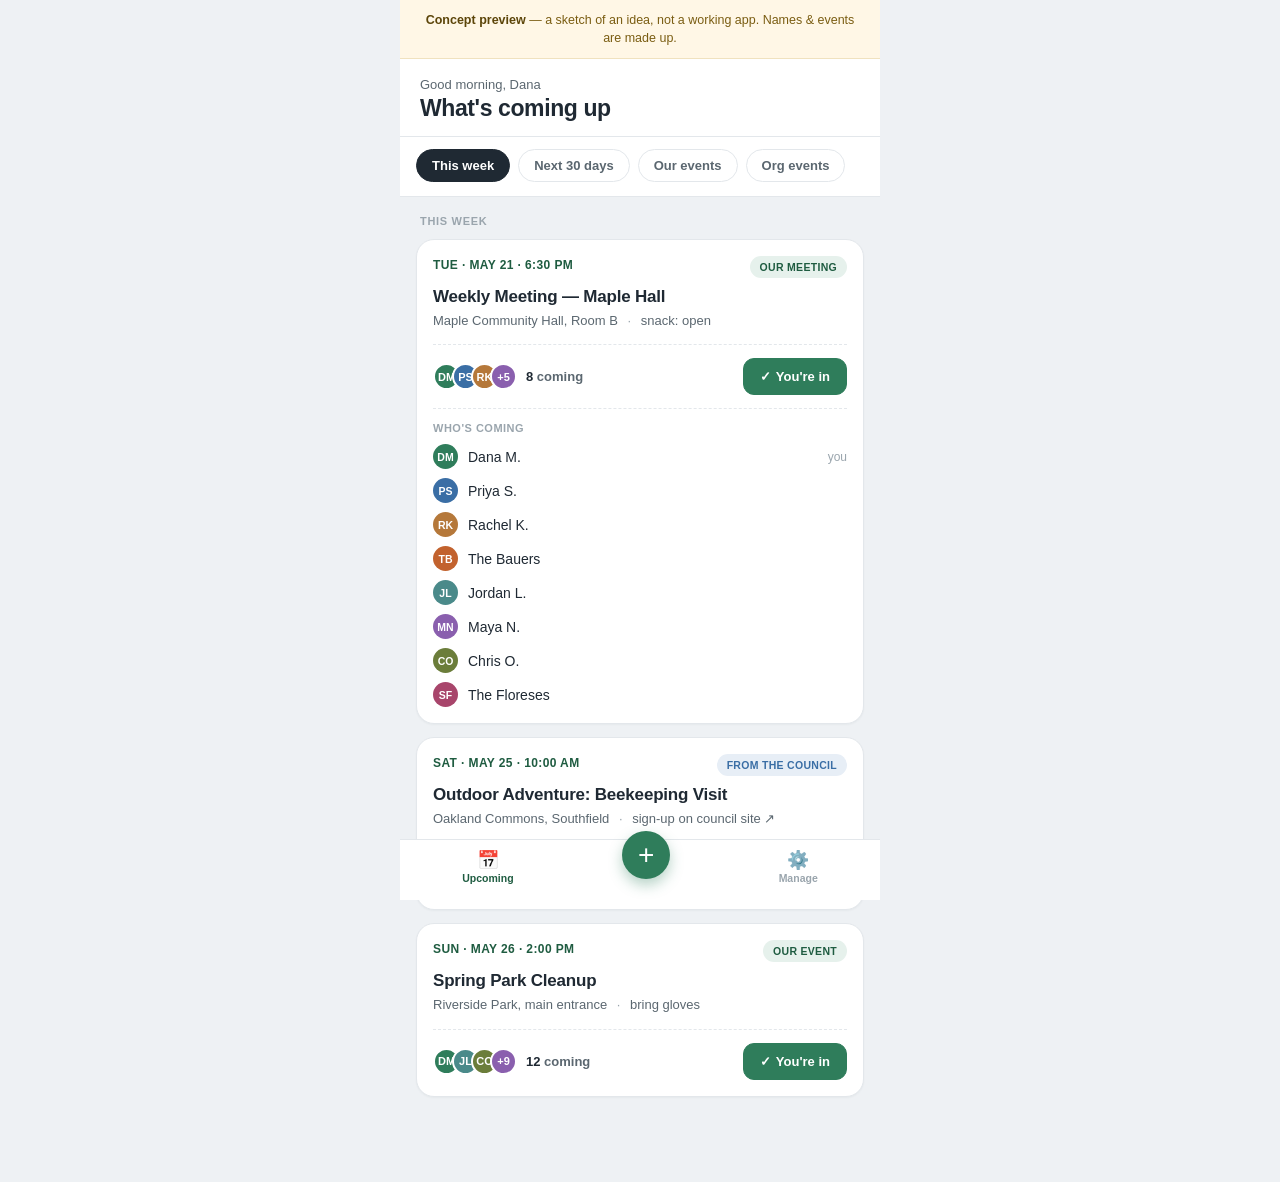
==== index.html @ ccad670d "Add files via upload" ====
<!DOCTYPE html>
<html lang="en">
<head>
<meta charset="UTF-8">
<meta name="viewport" content="width=device-width, initial-scale=1.0, viewport-fit=cover">
<title>Group Coordination — Preview</title>
<style>
  :root{
    --bg:#eef1f4;
    --card:#ffffff;
    --ink:#1f2933;
    --ink-soft:#5b6770;
    --ink-faint:#9aa5ad;
    --line:#e3e7eb;
    --accent:#2f7d5b;
    --accent-soft:#e6f1ec;
    --accent-ink:#1f5c41;
    --org:#3a6ea5;
    --org-soft:#e7eef6;
  }
  *{box-sizing:border-box;margin:0;padding:0}
  html,body{height:100%}
  body{
    font-family:-apple-system,BlinkMacSystemFont,"Segoe UI",Roboto,Helvetica,sans-serif;
    background:var(--bg);
    color:var(--ink);
    -webkit-font-smoothing:antialiased;
    /* the page itself is the phone — no fixed frame, content flows and scrolls naturally */
    display:flex;
    flex-direction:column;
    min-height:100%;
    max-width:480px;        /* keeps it phone-width on desktop, full width on phones */
    margin:0 auto;
  }

  /* concept banner */
  .banner{
    background:#fff7e6;
    border-bottom:1px solid #f0e2bf;
    color:#7a5d12;
    font-size:12.5px;line-height:1.45;
    padding:11px 18px;text-align:center;
  }
  .banner b{color:#5c4509}

  /* app header */
  .appbar{
    background:#fff;
    padding:18px 20px 14px;
    border-bottom:1px solid var(--line);
  }
  .appbar .greeting{font-size:13px;color:var(--ink-soft);margin-bottom:3px}
  .appbar h1{font-size:23px;font-weight:700;letter-spacing:-.4px}

  /* scope control — wraps cleanly; no horizontal scroll to misbehave */
  .scope{
    background:#fff;
    display:flex;flex-wrap:wrap;gap:8px;padding:12px 16px 14px;
    border-bottom:1px solid var(--line);
  }
  .chip{
    font-size:13px;font-weight:600;white-space:nowrap;flex:0 0 auto;
    padding:8px 15px;border-radius:999px;
    border:1px solid var(--line);background:#fff;color:var(--ink-soft);
  }
  .chip.active{background:var(--ink);color:#fff;border-color:var(--ink)}

  .section-label{
    font-size:11px;font-weight:700;letter-spacing:.7px;text-transform:uppercase;
    color:var(--ink-faint);padding:18px 20px 0;
  }

  /* events */
  .feed{padding:12px 16px 24px;display:flex;flex-direction:column;gap:13px;flex:1}
  .event{
    border:1px solid var(--line);border-radius:18px;background:#fff;
    padding:16px;
    box-shadow:0 1px 2px rgba(31,41,51,.04);
  }
  .event .top{display:flex;justify-content:space-between;align-items:flex-start;gap:10px}
  .event .when{
    font-size:12px;font-weight:700;color:var(--accent-ink);
    text-transform:uppercase;letter-spacing:.4px;padding-top:2px;
  }
  .tag{
    font-size:10.5px;font-weight:700;letter-spacing:.3px;
    padding:5px 10px;border-radius:999px;white-space:nowrap;
  }
  .tag.ours{background:var(--accent-soft);color:var(--accent-ink)}
  .tag.org{background:var(--org-soft);color:var(--org)}
  .event h2{font-size:17px;font-weight:700;margin:8px 0 4px;letter-spacing:-.2px;line-height:1.25}
  .event .meta{font-size:13px;color:var(--ink-soft);margin-bottom:14px;line-height:1.45}
  .event .meta .dot{margin:0 6px;color:var(--ink-faint)}

  .coming{
    display:flex;align-items:center;justify-content:space-between;gap:10px;
    border-top:1px dashed var(--line);padding-top:13px;
  }
  .who{display:flex;align-items:center;gap:9px;min-width:0}
  .avatars{display:flex}
  .avatars span{
    width:27px;height:27px;border-radius:50%;
    display:flex;align-items:center;justify-content:center;
    font-size:11px;font-weight:700;color:#fff;
    border:2px solid #fff;margin-left:-8px;
  }
  .avatars span:first-child{margin-left:0}
  .who .count{font-size:13px;color:var(--ink-soft);font-weight:600}
  .who .count b{color:var(--ink);font-weight:700}

  .btn-im{
    font-size:13px;font-weight:700;white-space:nowrap;
    padding:10px 16px;border-radius:11px;border:1.5px solid var(--accent);
    background:#fff;color:var(--accent-ink);
  }
  .btn-im.on{background:var(--accent);color:#fff;border-color:var(--accent)}
  .btn-im .ck{margin-right:5px;font-weight:800}

  /* expanded names — the key selling moment */
  .names{margin-top:13px;border-top:1px dashed var(--line);padding-top:13px}
  .names .nlabel{
    font-size:11px;font-weight:700;letter-spacing:.5px;text-transform:uppercase;
    color:var(--ink-faint);margin-bottom:10px;
  }
  .names ul{list-style:none;display:flex;flex-direction:column;gap:9px}
  .names li{display:flex;align-items:center;gap:10px;font-size:14px;color:var(--ink)}
  .names li .pip{
    width:25px;height:25px;border-radius:50%;flex:0 0 auto;
    display:flex;align-items:center;justify-content:center;
    font-size:10.5px;font-weight:700;color:#fff;
  }
  .names li small{color:var(--ink-faint);font-weight:500;margin-left:auto;font-size:12px}

  /* bottom nav */
  .nav{
    position:sticky;bottom:0;
    display:flex;justify-content:space-around;align-items:center;
    border-top:1px solid var(--line);padding:11px 8px 16px;background:#fff;
  }
  .nav .item{display:flex;flex-direction:column;align-items:center;gap:3px;font-size:10.5px;color:var(--ink-faint);font-weight:600}
  .nav .item.active{color:var(--accent-ink)}
  .nav .ico{font-size:18px;line-height:1}
  .nav .plus{
    width:48px;height:48px;border-radius:50%;background:var(--accent);color:#fff;
    display:flex;align-items:center;justify-content:center;font-size:28px;font-weight:300;
    box-shadow:0 6px 14px rgba(47,125,91,.35);margin-top:-24px;
  }
</style>
</head>
<body>

  <div class="banner">
    <b>Concept preview</b> — a sketch of an idea, not a working app. Names &amp; events are made up.
  </div>

  <div class="appbar">
    <div class="greeting">Good morning, Dana</div>
    <h1>What's coming up</h1>
  </div>

  <div class="scope">
    <span class="chip active">This week</span>
    <span class="chip">Next 30 days</span>
    <span class="chip">Our events</span>
    <span class="chip">Org events</span>
  </div>

  <div class="section-label">This week</div>

  <div class="feed">

    <!-- Event 1: expanded names — the key moment, first thing seen -->
    <div class="event">
      <div class="top">
        <span class="when">Tue · May 21 · 6:30 PM</span>
        <span class="tag ours">OUR MEETING</span>
      </div>
      <h2>Weekly Meeting — Maple Hall</h2>
      <div class="meta">Maple Community Hall, Room B <span class="dot">·</span> snack: open</div>

      <div class="coming">
        <div class="who">
          <div class="avatars">
            <span style="background:#2f7d5b">DM</span>
            <span style="background:#3a6ea5">PS</span>
            <span style="background:#b5783a">RK</span>
            <span style="background:#8a5fae">+5</span>
          </div>
          <span class="count"><b>8</b> coming</span>
        </div>
        <button class="btn-im on"><span class="ck">✓</span>You're in</button>
      </div>

      <div class="names">
        <div class="nlabel">Who's coming</div>
        <ul>
          <li><span class="pip" style="background:#2f7d5b">DM</span> Dana M. <small>you</small></li>
          <li><span class="pip" style="background:#3a6ea5">PS</span> Priya S.</li>
          <li><span class="pip" style="background:#b5783a">RK</span> Rachel K.</li>
          <li><span class="pip" style="background:#c2622e">TB</span> The Bauers</li>
          <li><span class="pip" style="background:#4a8a8a">JL</span> Jordan L.</li>
          <li><span class="pip" style="background:#8a5fae">MN</span> Maya N.</li>
          <li><span class="pip" style="background:#6b7d3a">CO</span> Chris O.</li>
          <li><span class="pip" style="background:#a8456b">SF</span> The Floreses</li>
        </ul>
      </div>
    </div>

    <!-- Event 2: org-relayed, collapsed -->
    <div class="event">
      <div class="top">
        <span class="when">Sat · May 25 · 10:00 AM</span>
        <span class="tag org">FROM THE COUNCIL</span>
      </div>
      <h2>Outdoor Adventure: Beekeeping Visit</h2>
      <div class="meta">Oakland Commons, Southfield <span class="dot">·</span> sign-up on council site ↗</div>

      <div class="coming">
        <div class="who">
          <div class="avatars">
            <span style="background:#3a6ea5">PS</span>
            <span style="background:#c2622e">TB</span>
            <span style="background:#a8456b">+1</span>
          </div>
          <span class="count"><b>3</b> going</span>
        </div>
        <button class="btn-im">I'm going</button>
      </div>
    </div>

    <!-- Event 3: our event, collapsed -->
    <div class="event">
      <div class="top">
        <span class="when">Sun · May 26 · 2:00 PM</span>
        <span class="tag ours">OUR EVENT</span>
      </div>
      <h2>Spring Park Cleanup</h2>
      <div class="meta">Riverside Park, main entrance <span class="dot">·</span> bring gloves</div>

      <div class="coming">
        <div class="who">
          <div class="avatars">
            <span style="background:#2f7d5b">DM</span>
            <span style="background:#4a8a8a">JL</span>
            <span style="background:#6b7d3a">CO</span>
            <span style="background:#8a5fae">+9</span>
          </div>
          <span class="count"><b>12</b> coming</span>
        </div>
        <button class="btn-im on"><span class="ck">✓</span>You're in</button>
      </div>
    </div>

  </div>

  <div class="nav">
    <div class="item active"><span class="ico">📅</span>Upcoming</div>
    <div class="plus">+</div>
    <div class="item"><span class="ico">⚙️</span>Manage</div>
  </div>

</body>
</html>
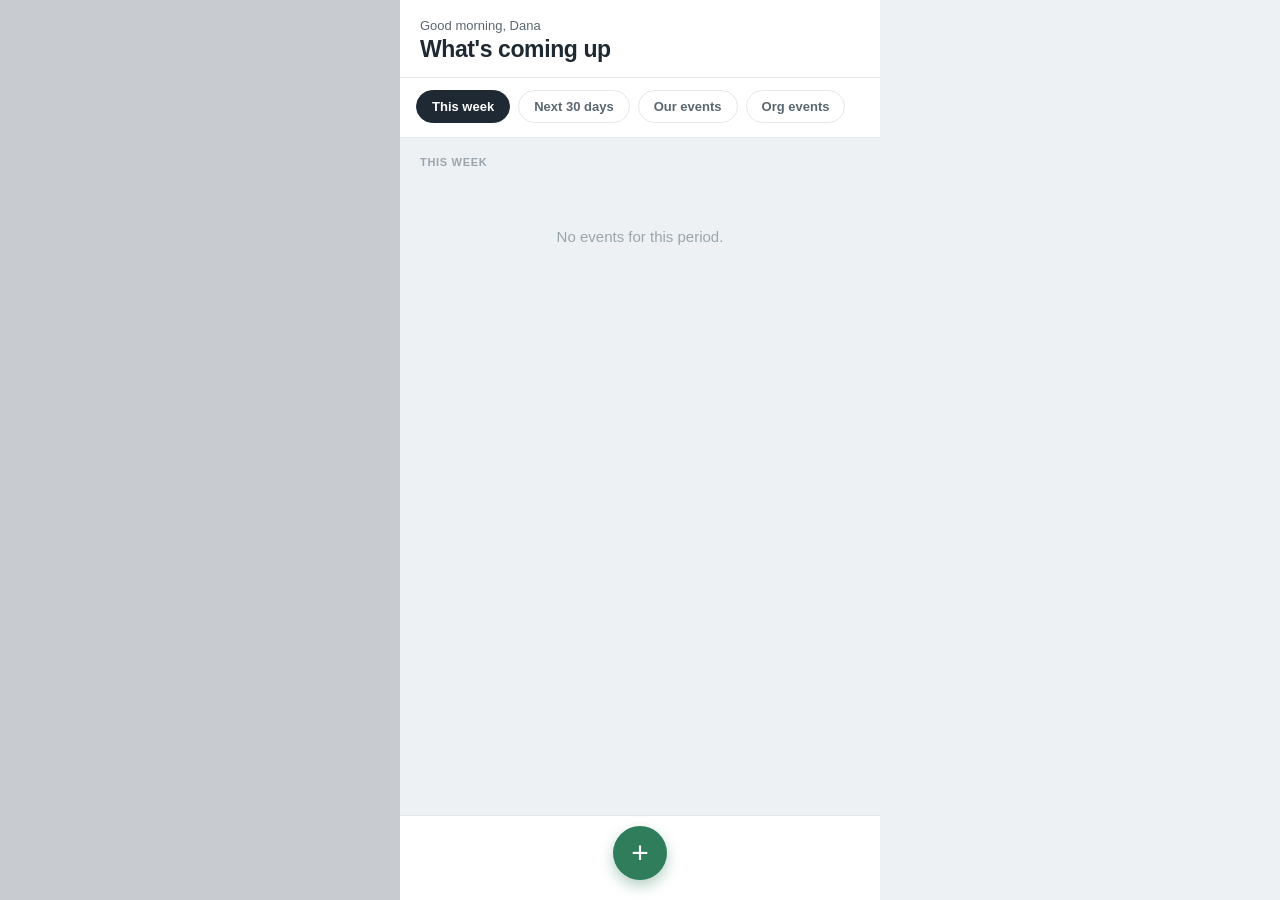
==== commit 59bd6b96: "Add stage-two interactive prototype Converts the static mockup (archived as stage1.html) into a work" ====
--- a/index.html
+++ b/index.html
@@ -1,263 +1,14 @@
 <!DOCTYPE html>
 <html lang="en">
 <head>
-<meta charset="UTF-8">
-<meta name="viewport" content="width=device-width, initial-scale=1.0, viewport-fit=cover">
-<title>Group Coordination — Preview</title>
-<style>
-  :root{
-    --bg:#eef1f4;
-    --card:#ffffff;
-    --ink:#1f2933;
-    --ink-soft:#5b6770;
-    --ink-faint:#9aa5ad;
-    --line:#e3e7eb;
-    --accent:#2f7d5b;
-    --accent-soft:#e6f1ec;
-    --accent-ink:#1f5c41;
-    --org:#3a6ea5;
-    --org-soft:#e7eef6;
-  }
-  *{box-sizing:border-box;margin:0;padding:0}
-  html,body{height:100%}
-  body{
-    font-family:-apple-system,BlinkMacSystemFont,"Segoe UI",Roboto,Helvetica,sans-serif;
-    background:var(--bg);
-    color:var(--ink);
-    -webkit-font-smoothing:antialiased;
-    /* the page itself is the phone — no fixed frame, content flows and scrolls naturally */
-    display:flex;
-    flex-direction:column;
-    min-height:100%;
-    max-width:480px;        /* keeps it phone-width on desktop, full width on phones */
-    margin:0 auto;
-  }
-
-  /* concept banner */
-  .banner{
-    background:#fff7e6;
-    border-bottom:1px solid #f0e2bf;
-    color:#7a5d12;
-    font-size:12.5px;line-height:1.45;
-    padding:11px 18px;text-align:center;
-  }
-  .banner b{color:#5c4509}
-
-  /* app header */
-  .appbar{
-    background:#fff;
-    padding:18px 20px 14px;
-    border-bottom:1px solid var(--line);
-  }
-  .appbar .greeting{font-size:13px;color:var(--ink-soft);margin-bottom:3px}
-  .appbar h1{font-size:23px;font-weight:700;letter-spacing:-.4px}
-
-  /* scope control — wraps cleanly; no horizontal scroll to misbehave */
-  .scope{
-    background:#fff;
-    display:flex;flex-wrap:wrap;gap:8px;padding:12px 16px 14px;
-    border-bottom:1px solid var(--line);
-  }
-  .chip{
-    font-size:13px;font-weight:600;white-space:nowrap;flex:0 0 auto;
-    padding:8px 15px;border-radius:999px;
-    border:1px solid var(--line);background:#fff;color:var(--ink-soft);
-  }
-  .chip.active{background:var(--ink);color:#fff;border-color:var(--ink)}
-
-  .section-label{
-    font-size:11px;font-weight:700;letter-spacing:.7px;text-transform:uppercase;
-    color:var(--ink-faint);padding:18px 20px 0;
-  }
-
-  /* events */
-  .feed{padding:12px 16px 24px;display:flex;flex-direction:column;gap:13px;flex:1}
-  .event{
-    border:1px solid var(--line);border-radius:18px;background:#fff;
-    padding:16px;
-    box-shadow:0 1px 2px rgba(31,41,51,.04);
-  }
-  .event .top{display:flex;justify-content:space-between;align-items:flex-start;gap:10px}
-  .event .when{
-    font-size:12px;font-weight:700;color:var(--accent-ink);
-    text-transform:uppercase;letter-spacing:.4px;padding-top:2px;
-  }
-  .tag{
-    font-size:10.5px;font-weight:700;letter-spacing:.3px;
-    padding:5px 10px;border-radius:999px;white-space:nowrap;
-  }
-  .tag.ours{background:var(--accent-soft);color:var(--accent-ink)}
-  .tag.org{background:var(--org-soft);color:var(--org)}
-  .event h2{font-size:17px;font-weight:700;margin:8px 0 4px;letter-spacing:-.2px;line-height:1.25}
-  .event .meta{font-size:13px;color:var(--ink-soft);margin-bottom:14px;line-height:1.45}
-  .event .meta .dot{margin:0 6px;color:var(--ink-faint)}
-
-  .coming{
-    display:flex;align-items:center;justify-content:space-between;gap:10px;
-    border-top:1px dashed var(--line);padding-top:13px;
-  }
-  .who{display:flex;align-items:center;gap:9px;min-width:0}
-  .avatars{display:flex}
-  .avatars span{
-    width:27px;height:27px;border-radius:50%;
-    display:flex;align-items:center;justify-content:center;
-    font-size:11px;font-weight:700;color:#fff;
-    border:2px solid #fff;margin-left:-8px;
-  }
-  .avatars span:first-child{margin-left:0}
-  .who .count{font-size:13px;color:var(--ink-soft);font-weight:600}
-  .who .count b{color:var(--ink);font-weight:700}
-
-  .btn-im{
-    font-size:13px;font-weight:700;white-space:nowrap;
-    padding:10px 16px;border-radius:11px;border:1.5px solid var(--accent);
-    background:#fff;color:var(--accent-ink);
-  }
-  .btn-im.on{background:var(--accent);color:#fff;border-color:var(--accent)}
-  .btn-im .ck{margin-right:5px;font-weight:800}
-
-  /* expanded names — the key selling moment */
-  .names{margin-top:13px;border-top:1px dashed var(--line);padding-top:13px}
-  .names .nlabel{
-    font-size:11px;font-weight:700;letter-spacing:.5px;text-transform:uppercase;
-    color:var(--ink-faint);margin-bottom:10px;
-  }
-  .names ul{list-style:none;display:flex;flex-direction:column;gap:9px}
-  .names li{display:flex;align-items:center;gap:10px;font-size:14px;color:var(--ink)}
-  .names li .pip{
-    width:25px;height:25px;border-radius:50%;flex:0 0 auto;
-    display:flex;align-items:center;justify-content:center;
-    font-size:10.5px;font-weight:700;color:#fff;
-  }
-  .names li small{color:var(--ink-faint);font-weight:500;margin-left:auto;font-size:12px}
-
-  /* bottom nav */
-  .nav{
-    position:sticky;bottom:0;
-    display:flex;justify-content:space-around;align-items:center;
-    border-top:1px solid var(--line);padding:11px 8px 16px;background:#fff;
-  }
-  .nav .item{display:flex;flex-direction:column;align-items:center;gap:3px;font-size:10.5px;color:var(--ink-faint);font-weight:600}
-  .nav .item.active{color:var(--accent-ink)}
-  .nav .ico{font-size:18px;line-height:1}
-  .nav .plus{
-    width:48px;height:48px;border-radius:50%;background:var(--accent);color:#fff;
-    display:flex;align-items:center;justify-content:center;font-size:28px;font-weight:300;
-    box-shadow:0 6px 14px rgba(47,125,91,.35);margin-top:-24px;
-  }
-</style>
+  <meta charset="UTF-8">
+  <meta name="viewport" content="width=device-width, initial-scale=1.0, viewport-fit=cover">
+  <title>Group Coordination</title>
+  <link rel="stylesheet" href="css/app.css">
 </head>
 <body>
-
-  <div class="banner">
-    <b>Concept preview</b> — a sketch of an idea, not a working app. Names &amp; events are made up.
-  </div>
-
-  <div class="appbar">
-    <div class="greeting">Good morning, Dana</div>
-    <h1>What's coming up</h1>
-  </div>
-
-  <div class="scope">
-    <span class="chip active">This week</span>
-    <span class="chip">Next 30 days</span>
-    <span class="chip">Our events</span>
-    <span class="chip">Org events</span>
-  </div>
-
-  <div class="section-label">This week</div>
-
-  <div class="feed">
-
-    <!-- Event 1: expanded names — the key moment, first thing seen -->
-    <div class="event">
-      <div class="top">
-        <span class="when">Tue · May 21 · 6:30 PM</span>
-        <span class="tag ours">OUR MEETING</span>
-      </div>
-      <h2>Weekly Meeting — Maple Hall</h2>
-      <div class="meta">Maple Community Hall, Room B <span class="dot">·</span> snack: open</div>
-
-      <div class="coming">
-        <div class="who">
-          <div class="avatars">
-            <span style="background:#2f7d5b">DM</span>
-            <span style="background:#3a6ea5">PS</span>
-            <span style="background:#b5783a">RK</span>
-            <span style="background:#8a5fae">+5</span>
-          </div>
-          <span class="count"><b>8</b> coming</span>
-        </div>
-        <button class="btn-im on"><span class="ck">✓</span>You're in</button>
-      </div>
-
-      <div class="names">
-        <div class="nlabel">Who's coming</div>
-        <ul>
-          <li><span class="pip" style="background:#2f7d5b">DM</span> Dana M. <small>you</small></li>
-          <li><span class="pip" style="background:#3a6ea5">PS</span> Priya S.</li>
-          <li><span class="pip" style="background:#b5783a">RK</span> Rachel K.</li>
-          <li><span class="pip" style="background:#c2622e">TB</span> The Bauers</li>
-          <li><span class="pip" style="background:#4a8a8a">JL</span> Jordan L.</li>
-          <li><span class="pip" style="background:#8a5fae">MN</span> Maya N.</li>
-          <li><span class="pip" style="background:#6b7d3a">CO</span> Chris O.</li>
-          <li><span class="pip" style="background:#a8456b">SF</span> The Floreses</li>
-        </ul>
-      </div>
-    </div>
-
-    <!-- Event 2: org-relayed, collapsed -->
-    <div class="event">
-      <div class="top">
-        <span class="when">Sat · May 25 · 10:00 AM</span>
-        <span class="tag org">FROM THE COUNCIL</span>
-      </div>
-      <h2>Outdoor Adventure: Beekeeping Visit</h2>
-      <div class="meta">Oakland Commons, Southfield <span class="dot">·</span> sign-up on council site ↗</div>
-
-      <div class="coming">
-        <div class="who">
-          <div class="avatars">
-            <span style="background:#3a6ea5">PS</span>
-            <span style="background:#c2622e">TB</span>
-            <span style="background:#a8456b">+1</span>
-          </div>
-          <span class="count"><b>3</b> going</span>
-        </div>
-        <button class="btn-im">I'm going</button>
-      </div>
-    </div>
-
-    <!-- Event 3: our event, collapsed -->
-    <div class="event">
-      <div class="top">
-        <span class="when">Sun · May 26 · 2:00 PM</span>
-        <span class="tag ours">OUR EVENT</span>
-      </div>
-      <h2>Spring Park Cleanup</h2>
-      <div class="meta">Riverside Park, main entrance <span class="dot">·</span> bring gloves</div>
-
-      <div class="coming">
-        <div class="who">
-          <div class="avatars">
-            <span style="background:#2f7d5b">DM</span>
-            <span style="background:#4a8a8a">JL</span>
-            <span style="background:#6b7d3a">CO</span>
-            <span style="background:#8a5fae">+9</span>
-          </div>
-          <span class="count"><b>12</b> coming</span>
-        </div>
-        <button class="btn-im on"><span class="ck">✓</span>You're in</button>
-      </div>
-    </div>
-
-  </div>
-
-  <div class="nav">
-    <div class="item active"><span class="ico">📅</span>Upcoming</div>
-    <div class="plus">+</div>
-    <div class="item"><span class="ico">⚙️</span>Manage</div>
-  </div>
-
+  <div id="screen-home" class="screen"></div>
+  <div id="screen-form" class="screen"></div>
+  <script type="module" src="js/main.js"></script>
 </body>
 </html>
--- a/css/app.css
+++ b/css/app.css
@@ -0,0 +1,527 @@
+:root {
+  --bg: #eef1f4;
+  --ink: #1f2933;
+  --ink-soft: #5b6770;
+  --ink-faint: #9aa5ad;
+  --line: #e3e7eb;
+  --accent: #2f7d5b;
+  --accent-soft: #e6f1ec;
+  --accent-ink: #1f5c41;
+  --org: #3a6ea5;
+  --org-soft: #e7eef6;
+  --danger: #c0392b;
+}
+
+*, *::before, *::after { box-sizing: border-box; margin: 0; padding: 0; }
+
+html, body {
+  height: 100%;
+  background: #c8cbd0;
+  font-family: -apple-system, BlinkMacSystemFont, "Segoe UI", Roboto, Helvetica, sans-serif;
+  color: var(--ink);
+  -webkit-font-smoothing: antialiased;
+}
+
+/* ── screens ─────────────────────────────── */
+
+.screen {
+  position: fixed;
+  inset: 0;
+  max-width: 480px;
+  margin: 0 auto;
+  background: var(--bg);
+  display: flex;
+  flex-direction: column;
+  transform: translateX(100%);
+}
+
+.screen.transitioning {
+  transition: transform 0.28s cubic-bezier(0.4, 0, 0.2, 1);
+  will-change: transform;
+}
+
+.screen.active      { transform: translateX(0); }
+.screen.slide-left  { transform: translateX(-30%); }
+
+.scroll-area {
+  flex: 1;
+  overflow-y: auto;
+  -webkit-overflow-scrolling: touch;
+}
+
+/* ── app bar ─────────────────────────────── */
+
+.appbar {
+  background: #fff;
+  padding: 18px 20px 14px;
+  border-bottom: 1px solid var(--line);
+  flex-shrink: 0;
+}
+
+.appbar .greeting { font-size: 13px; color: var(--ink-soft); margin-bottom: 3px; }
+.appbar h1        { font-size: 23px; font-weight: 700; letter-spacing: -.4px; }
+
+/* ── scope chips ─────────────────────────── */
+
+.scope {
+  background: #fff;
+  display: flex;
+  flex-wrap: wrap;
+  gap: 8px;
+  padding: 12px 16px 14px;
+  border-bottom: 1px solid var(--line);
+  flex-shrink: 0;
+}
+
+.chip {
+  font-size: 13px;
+  font-weight: 600;
+  white-space: nowrap;
+  padding: 8px 15px;
+  border-radius: 999px;
+  border: 1px solid var(--line);
+  background: #fff;
+  color: var(--ink-soft);
+  cursor: pointer;
+}
+
+.chip.active { background: var(--ink); color: #fff; border-color: var(--ink); }
+
+/* ── section label ───────────────────────── */
+
+.section-label {
+  font-size: 11px;
+  font-weight: 700;
+  letter-spacing: .7px;
+  text-transform: uppercase;
+  color: var(--ink-faint);
+  padding: 18px 20px 0;
+}
+
+/* ── feed ────────────────────────────────── */
+
+.feed {
+  padding: 12px 16px 32px;
+  display: flex;
+  flex-direction: column;
+  gap: 13px;
+}
+
+.empty {
+  text-align: center;
+  color: var(--ink-faint);
+  font-size: 15px;
+  padding: 48px 0 24px;
+}
+
+/* ── event card ──────────────────────────── */
+
+.event {
+  border: 1px solid var(--line);
+  border-radius: 18px;
+  background: #fff;
+  padding: 16px;
+  box-shadow: 0 1px 2px rgba(31,41,51,.04);
+  position: relative;
+}
+
+.event.cancelled { opacity: 0.6; }
+
+/* top row */
+.card-top {
+  display: flex;
+  justify-content: space-between;
+  align-items: flex-start;
+  gap: 8px;
+}
+
+.when {
+  font-size: 12px;
+  font-weight: 700;
+  color: var(--accent-ink);
+  text-transform: uppercase;
+  letter-spacing: .4px;
+  padding-top: 3px;
+  flex: 1;
+}
+
+.card-right {
+  display: flex;
+  align-items: center;
+  gap: 6px;
+  flex-shrink: 0;
+}
+
+.tag {
+  font-size: 10.5px;
+  font-weight: 700;
+  letter-spacing: .3px;
+  padding: 5px 10px;
+  border-radius: 999px;
+  white-space: nowrap;
+}
+
+.tag.ours { background: var(--accent-soft); color: var(--accent-ink); }
+.tag.org  { background: var(--org-soft);    color: var(--org); }
+
+.cancelled-badge {
+  font-size: 10.5px;
+  font-weight: 700;
+  letter-spacing: .3px;
+  padding: 5px 10px;
+  border-radius: 999px;
+  background: #fde8e8;
+  color: var(--danger);
+  white-space: nowrap;
+}
+
+/* ··· menu button */
+.menu-wrap { position: relative; }
+
+.menu-btn {
+  background: none;
+  border: none;
+  cursor: pointer;
+  font-size: 15px;
+  color: var(--ink-faint);
+  padding: 3px 6px;
+  border-radius: 6px;
+  line-height: 1;
+  letter-spacing: 1px;
+}
+
+.menu-btn:hover { background: var(--bg); color: var(--ink-soft); }
+
+/* card dropdown */
+.card-menu {
+  display: none;
+  position: absolute;
+  top: calc(100% + 4px);
+  right: 0;
+  background: #fff;
+  border: 1px solid var(--line);
+  border-radius: 12px;
+  box-shadow: 0 6px 20px rgba(31,41,51,.14);
+  z-index: 300;
+  flex-direction: column;
+  min-width: 160px;
+  overflow: hidden;
+}
+
+.card-menu.open { display: flex; }
+
+.card-menu button {
+  background: none;
+  border: none;
+  text-align: left;
+  padding: 12px 16px;
+  font-size: 14px;
+  color: var(--ink);
+  cursor: pointer;
+  font-family: inherit;
+}
+
+.card-menu button:hover  { background: var(--bg); }
+.card-menu button.danger { color: var(--danger); }
+
+/* title / meta */
+.event h2 {
+  font-size: 17px;
+  font-weight: 700;
+  margin: 8px 0 4px;
+  letter-spacing: -.2px;
+  line-height: 1.25;
+}
+
+.event .meta {
+  font-size: 13px;
+  color: var(--ink-soft);
+  margin-bottom: 14px;
+  line-height: 1.45;
+}
+
+.event .meta .dot { margin: 0 6px; color: var(--ink-faint); }
+
+/* coming row */
+.coming {
+  display: flex;
+  align-items: center;
+  justify-content: space-between;
+  gap: 10px;
+  border-top: 1px dashed var(--line);
+  padding-top: 13px;
+}
+
+.who-btn {
+  display: flex;
+  align-items: center;
+  gap: 9px;
+  background: none;
+  border: none;
+  cursor: pointer;
+  padding: 0;
+  flex: 1;
+  min-width: 0;
+  text-align: left;
+}
+
+.who-btn:hover .count { color: var(--ink); }
+
+.avatars { display: flex; }
+
+.avatars span,
+.avatar-ov {
+  width: 27px;
+  height: 27px;
+  border-radius: 50%;
+  display: flex;
+  align-items: center;
+  justify-content: center;
+  font-size: 11px;
+  font-weight: 700;
+  color: #fff;
+  border: 2px solid #fff;
+  margin-left: -8px;
+  flex-shrink: 0;
+}
+
+.avatars span:first-child { margin-left: 0; }
+
+.avatar-ov {
+  background: var(--ink-faint);
+  font-size: 10px;
+}
+
+.count       { font-size: 13px; color: var(--ink-soft); font-weight: 600; }
+.count b     { color: var(--ink); font-weight: 700; }
+
+/* rsvp button */
+.btn-im {
+  font-size: 13px;
+  font-weight: 700;
+  white-space: nowrap;
+  padding: 10px 16px;
+  border-radius: 11px;
+  border: 1.5px solid var(--accent);
+  background: #fff;
+  color: var(--accent-ink);
+  cursor: pointer;
+  flex-shrink: 0;
+  font-family: inherit;
+}
+
+.btn-im.on { background: var(--accent); color: #fff; }
+.btn-im .ck { margin-right: 4px; }
+
+/* names list */
+.names {
+  margin-top: 13px;
+  border-top: 1px dashed var(--line);
+  padding-top: 13px;
+}
+
+.nlabel {
+  font-size: 11px;
+  font-weight: 700;
+  letter-spacing: .5px;
+  text-transform: uppercase;
+  color: var(--ink-faint);
+  margin-bottom: 10px;
+}
+
+.names ul {
+  list-style: none;
+  display: flex;
+  flex-direction: column;
+  gap: 9px;
+}
+
+.names li {
+  display: flex;
+  align-items: center;
+  gap: 10px;
+  font-size: 14px;
+  color: var(--ink);
+}
+
+.names li .pip {
+  width: 25px;
+  height: 25px;
+  border-radius: 50%;
+  flex: 0 0 auto;
+  display: flex;
+  align-items: center;
+  justify-content: center;
+  font-size: 10.5px;
+  font-weight: 700;
+  color: #fff;
+}
+
+.names li small {
+  color: var(--ink-faint);
+  font-weight: 500;
+  margin-left: auto;
+  font-size: 12px;
+}
+
+/* ── bottom nav ──────────────────────────── */
+
+.nav {
+  flex-shrink: 0;
+  display: flex;
+  justify-content: center;
+  align-items: center;
+  padding: 10px 8px max(20px, env(safe-area-inset-bottom));
+  background: #fff;
+  border-top: 1px solid var(--line);
+}
+
+.plus {
+  width: 54px;
+  height: 54px;
+  border-radius: 50%;
+  background: var(--accent);
+  color: #fff;
+  border: none;
+  cursor: pointer;
+  font-size: 30px;
+  font-weight: 300;
+  line-height: 1;
+  display: flex;
+  align-items: center;
+  justify-content: center;
+  box-shadow: 0 6px 14px rgba(47,125,91,.35);
+  transition: background 0.15s;
+}
+
+.plus:hover { background: var(--accent-ink); }
+
+/* ── form screen ─────────────────────────── */
+
+.form-appbar {
+  background: #fff;
+  padding: 16px 20px;
+  border-bottom: 1px solid var(--line);
+  display: flex;
+  align-items: center;
+  gap: 12px;
+  flex-shrink: 0;
+}
+
+.back-btn {
+  background: none;
+  border: none;
+  cursor: pointer;
+  font-size: 24px;
+  color: var(--accent-ink);
+  padding: 0 4px 0 0;
+  line-height: 1;
+}
+
+.form-appbar h2 {
+  font-size: 18px;
+  font-weight: 700;
+  letter-spacing: -.3px;
+}
+
+.event-form {
+  padding: 20px 16px 48px;
+  display: flex;
+  flex-direction: column;
+  gap: 18px;
+}
+
+.field {
+  display: flex;
+  flex-direction: column;
+  gap: 6px;
+}
+
+.field label {
+  font-size: 12px;
+  font-weight: 700;
+  letter-spacing: .4px;
+  text-transform: uppercase;
+  color: var(--ink-soft);
+}
+
+.optional {
+  font-size: 11px;
+  font-weight: 400;
+  text-transform: none;
+  letter-spacing: 0;
+  color: var(--ink-faint);
+}
+
+.field input,
+.field textarea {
+  padding: 11px 14px;
+  border-radius: 11px;
+  border: 1.5px solid var(--line);
+  font-size: 15px;
+  color: var(--ink);
+  font-family: inherit;
+  background: #fff;
+  outline: none;
+  transition: border-color 0.15s;
+}
+
+.field input:focus,
+.field textarea:focus { border-color: var(--accent); }
+
+.field-hint {
+  font-size: 12.5px;
+  color: #8a5f00;
+  background: #fff8e6;
+  border-radius: 8px;
+  padding: 7px 11px;
+}
+
+/* multi-date row */
+.multi-date-row {
+  background: var(--accent-soft);
+  border-radius: 12px;
+  padding: 12px 14px;
+  flex-direction: row;
+  align-items: center;
+  gap: 10px;
+}
+
+.multi-date-label {
+  display: flex;
+  align-items: center;
+  gap: 7px;
+  font-size: 13px;
+  font-weight: 700;
+  color: var(--accent-ink);
+  text-transform: none;
+  letter-spacing: 0;
+  cursor: pointer;
+  white-space: nowrap;
+  user-select: none;
+}
+
+.multi-date-label input[type="checkbox"] { accent-color: var(--accent); }
+
+.multi-date-hint {
+  font-size: 12px;
+  color: var(--accent-ink);
+  opacity: 0.65;
+  line-height: 1.35;
+}
+
+.btn-submit {
+  padding: 15px;
+  border-radius: 13px;
+  border: none;
+  background: var(--accent);
+  color: #fff;
+  font-size: 16px;
+  font-weight: 700;
+  cursor: pointer;
+  font-family: inherit;
+  transition: background 0.15s;
+  margin-top: 4px;
+}
+
+.btn-submit:hover { background: var(--accent-ink); }
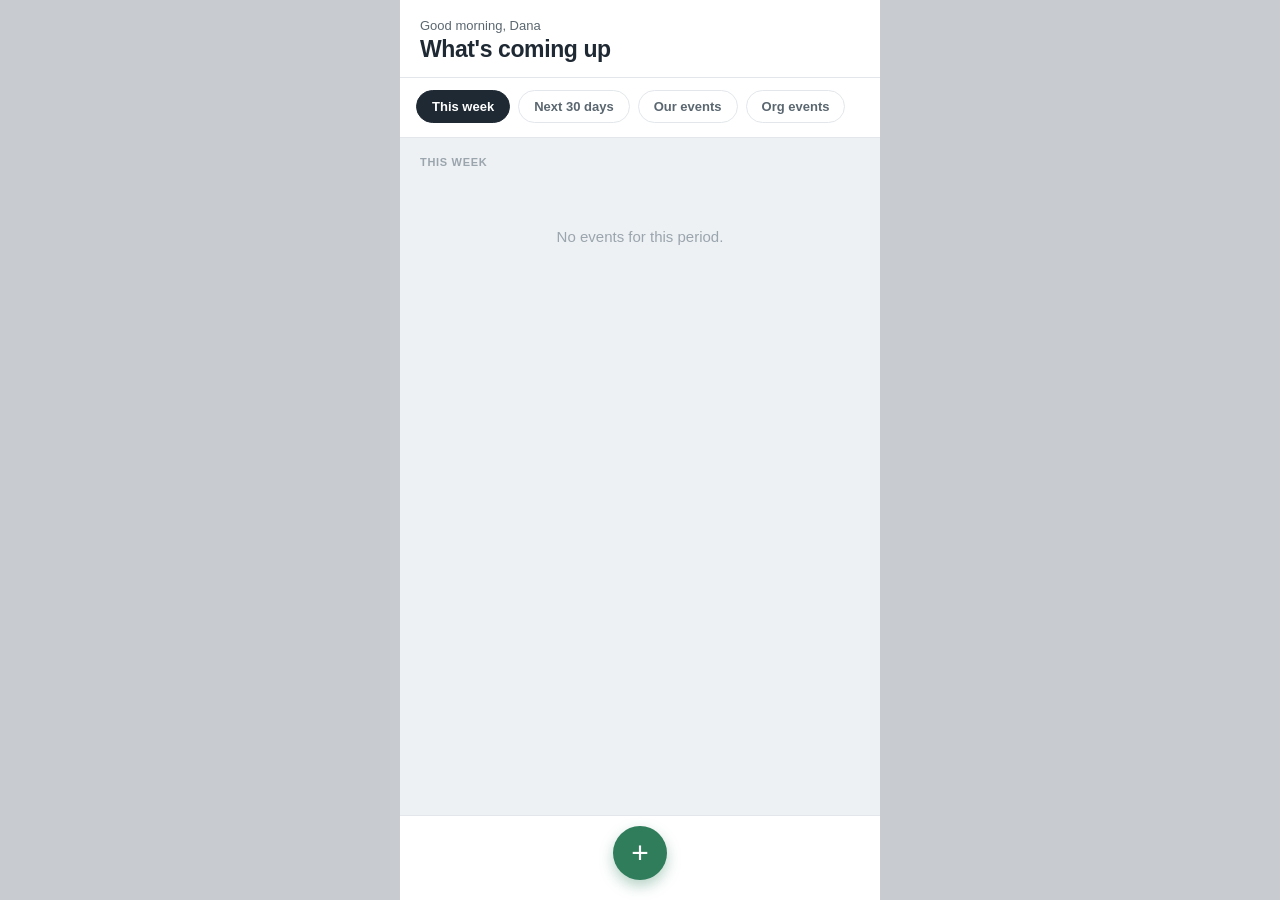
==== commit c0861f1f: "Fix form screen not hiding on desktop translateX(100%) is relative to the element width (480px), not" ====
--- a/index.html
+++ b/index.html
@@ -7,8 +7,10 @@
   <link rel="stylesheet" href="css/app.css">
 </head>
 <body>
-  <div id="screen-home" class="screen"></div>
-  <div id="screen-form" class="screen"></div>
+  <div id="app">
+    <div id="screen-home" class="screen"></div>
+    <div id="screen-form" class="screen"></div>
+  </div>
   <script type="module" src="js/main.js"></script>
 </body>
 </html>
--- a/css/app.css
+++ b/css/app.css
@@ -22,13 +22,21 @@
   -webkit-font-smoothing: antialiased;
 }
 
-/* ── screens ─────────────────────────────── */
-
-.screen {
+/* ── app container ───────────────────────── */
+
+#app {
   position: fixed;
   inset: 0;
   max-width: 480px;
   margin: 0 auto;
+  overflow: hidden;
+}
+
+/* ── screens ─────────────────────────────── */
+
+.screen {
+  position: absolute;
+  inset: 0;
   background: var(--bg);
   display: flex;
   flex-direction: column;
